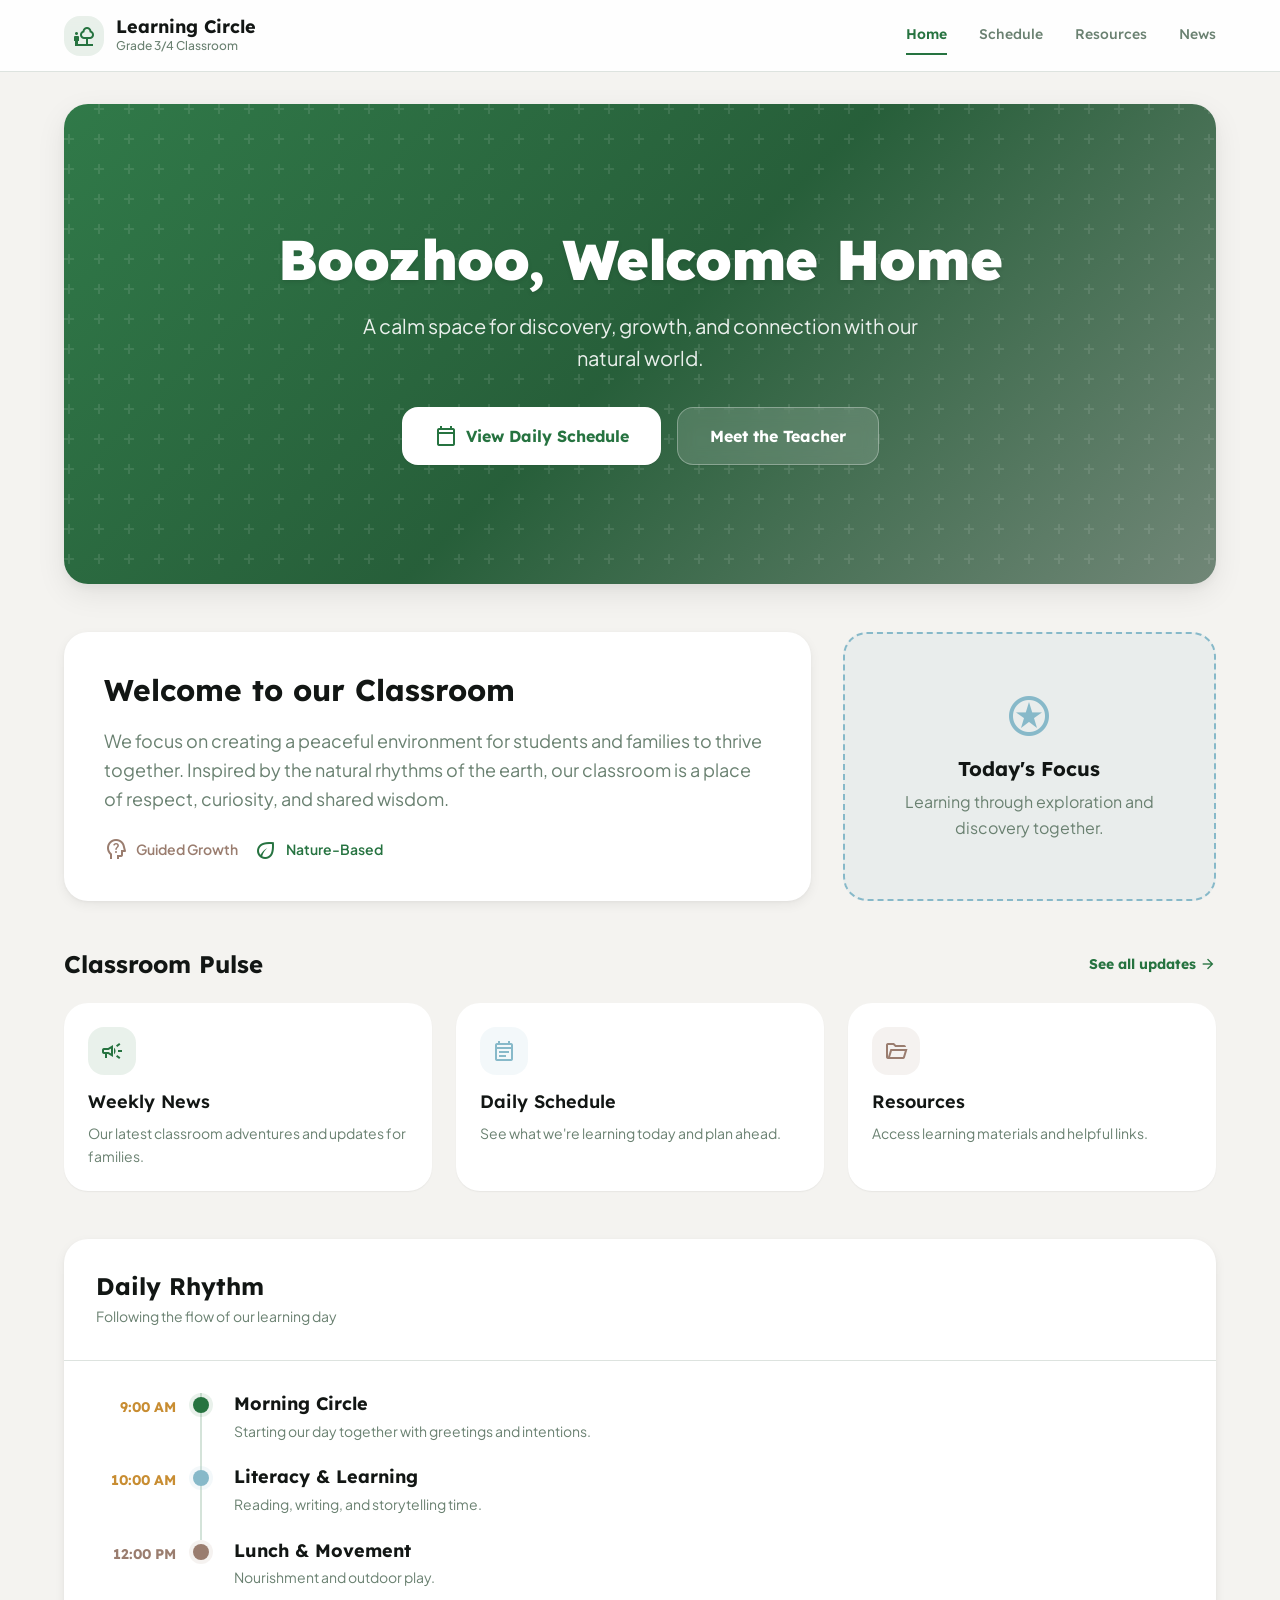
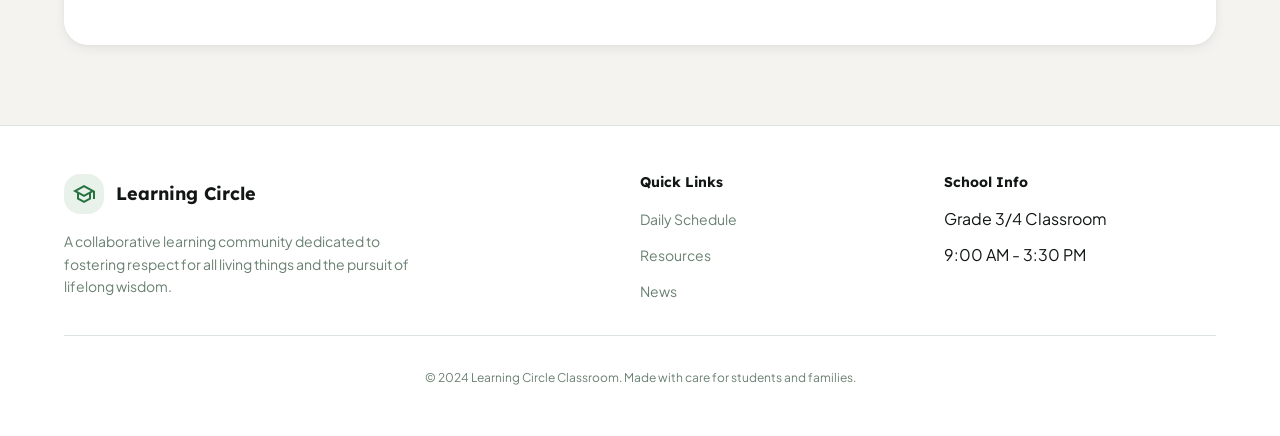
==== index.html @ 2f873419 "feat: add project foundation with design system and home page - Create design tokens (colors, typogr" ====
<!DOCTYPE html>
<html lang="en">
<head>
    <meta charset="UTF-8">
    <meta name="viewport" content="width=device-width, initial-scale=1.0">
    <title>Learning Circle - Grade 3/4 Classroom</title>
    <meta name="description" content="Welcome to our Grade 3/4 classroom - a calm space for discovery, growth, and connection.">

    <!-- Fonts -->
    <link rel="preconnect" href="https://fonts.googleapis.com">
    <link rel="preconnect" href="https://fonts.gstatic.com" crossorigin>
    <link href="https://fonts.googleapis.com/css2?family=Lexend:wght@400;500;600;700;800;900&family=Plus+Jakarta+Sans:wght@400;500;600;700&display=swap" rel="stylesheet">
    <link href="https://fonts.googleapis.com/css2?family=Material+Symbols+Outlined:wght@400;500;600&display=swap" rel="stylesheet">

    <!-- Styles -->
    <link rel="stylesheet" href="styles/main.css">

    <style>
        /* Page-specific styles */
        .hero-section {
            position: relative;
            height: 480px;
            border-radius: var(--radius-xl);
            overflow: hidden;
            margin-bottom: var(--space-12);
            box-shadow: var(--shadow-lg);
        }

        .hero-bg {
            position: absolute;
            inset: 0;
            background: linear-gradient(135deg, #267340 0%, #1c5730 50%, #6a8171 100%);
            opacity: 0.95;
        }

        .hero-pattern {
            position: absolute;
            inset: 0;
            opacity: 0.1;
            background-image: url("data:image/svg+xml,%3Csvg width='60' height='60' viewBox='0 0 60 60' xmlns='http://www.w3.org/2000/svg'%3E%3Cg fill='none' fill-rule='evenodd'%3E%3Cg fill='%23ffffff' fill-opacity='1'%3E%3Cpath d='M36 34v-4h-2v4h-4v2h4v4h2v-4h4v-2h-4zm0-30V0h-2v4h-4v2h4v4h2V6h4V4h-4zM6 34v-4H4v4H0v2h4v4h2v-4h4v-2H6zM6 4V0H4v4H0v2h4v4h2V6h4V4H6z'/%3E%3C/g%3E%3C/g%3E%3C/svg%3E");
        }

        .hero-content {
            position: relative;
            z-index: 1;
            height: 100%;
            display: flex;
            flex-direction: column;
            align-items: center;
            justify-content: center;
            text-align: center;
            padding: var(--space-8);
        }

        .hero-content h1 {
            color: white;
            font-size: clamp(2.5rem, 6vw, 3.5rem);
            margin-bottom: var(--space-4);
            text-shadow: 0 2px 4px rgba(0, 0, 0, 0.1);
        }

        .hero-content p {
            color: rgba(255, 255, 255, 0.9);
            font-size: var(--text-xl);
            max-width: 600px;
            margin-bottom: var(--space-8);
        }

        .hero-actions {
            display: flex;
            gap: var(--space-4);
            flex-wrap: wrap;
            justify-content: center;
        }

        .hero-actions .btn-primary {
            background-color: white;
            color: var(--color-primary);
        }

        .hero-actions .btn-primary:hover {
            background-color: var(--color-bg-base);
            box-shadow: var(--shadow-lg);
        }

        .hero-actions .btn-secondary {
            background-color: rgba(255, 255, 255, 0.15);
            border-color: rgba(255, 255, 255, 0.3);
            color: white;
            backdrop-filter: blur(8px);
        }

        .hero-actions .btn-secondary:hover {
            background-color: rgba(255, 255, 255, 0.25);
            border-color: rgba(255, 255, 255, 0.5);
            color: white;
        }

        /* Welcome section */
        .welcome-grid {
            display: grid;
            grid-template-columns: 1fr;
            gap: var(--space-8);
            margin-bottom: var(--space-12);
        }

        @media (min-width: 1024px) {
            .welcome-grid {
                grid-template-columns: 2fr 1fr;
            }
        }

        .welcome-card {
            background-color: var(--color-bg-surface);
            padding: var(--space-10);
            border-radius: var(--radius-xl);
            box-shadow: var(--shadow-md);
        }

        .welcome-card h2 {
            font-size: var(--text-3xl);
            margin-bottom: var(--space-4);
        }

        .welcome-card p {
            font-size: var(--text-lg);
            margin-bottom: var(--space-6);
        }

        .welcome-tags {
            display: flex;
            gap: var(--space-4);
            flex-wrap: wrap;
        }

        .welcome-tag {
            display: flex;
            align-items: center;
            gap: var(--space-2);
            font-weight: 600;
            font-size: var(--text-sm);
        }

        .welcome-tag.green {
            color: var(--color-primary);
        }

        .welcome-tag.brown {
            color: var(--color-earth-brown);
        }

        .focus-card {
            background-color: var(--color-sky-blue-10);
            border: 2px dashed var(--color-sky-blue);
            border-radius: var(--radius-xl);
            padding: var(--space-8);
            display: flex;
            flex-direction: column;
            align-items: center;
            justify-content: center;
            text-align: center;
        }

        .focus-card .material-symbols-outlined {
            font-size: 48px;
            color: var(--color-sky-blue);
            margin-bottom: var(--space-4);
        }

        .focus-card h3 {
            margin-bottom: var(--space-2);
        }

        .focus-card p {
            font-size: var(--text-base);
        }

        /* Dashboard cards */
        .dashboard-card {
            background-color: var(--color-bg-surface);
            padding: var(--space-6);
            border-radius: var(--radius-xl);
            box-shadow: var(--shadow-sm);
            transition: all var(--transition-base);
            cursor: pointer;
        }

        .dashboard-card:hover {
            box-shadow: var(--shadow-lg);
            transform: translateY(-2px);
        }

        .dashboard-card:hover .icon-box {
            color: white;
        }

        .dashboard-card:hover .icon-box-primary {
            background-color: var(--color-primary);
        }

        .dashboard-card:hover .icon-box-sky {
            background-color: var(--color-sky-blue);
        }

        .dashboard-card:hover .icon-box-earth {
            background-color: var(--color-earth-brown);
        }

        .dashboard-card .icon-box {
            margin-bottom: var(--space-4);
        }

        .dashboard-card h4 {
            margin-bottom: var(--space-2);
        }

        .dashboard-card p {
            font-size: var(--text-sm);
        }

        /* Daily rhythm section */
        .rhythm-section {
            background-color: var(--color-bg-surface);
            border-radius: var(--radius-xl);
            overflow: hidden;
            box-shadow: var(--shadow-md);
            margin-bottom: var(--space-12);
        }

        .rhythm-header {
            padding: var(--space-8);
            border-bottom: 1px solid var(--color-border);
        }

        .rhythm-header h2 {
            margin-bottom: var(--space-1);
        }

        .rhythm-header p {
            font-size: var(--text-sm);
        }

        .rhythm-content {
            padding: var(--space-8);
        }

        .rhythm-item {
            display: flex;
            align-items: flex-start;
            gap: var(--space-6);
        }

        .rhythm-time {
            width: 80px;
            padding-top: var(--space-1);
            font-family: var(--font-display);
            font-weight: 700;
            font-size: var(--text-sm);
            color: var(--color-primary);
            text-align: right;
            flex-shrink: 0;
        }

        .rhythm-item:not(:last-child) .rhythm-time {
            color: var(--color-ochre);
        }

        .rhythm-item:last-child .rhythm-time {
            color: var(--color-earth-brown);
        }

        .rhythm-details {
            flex: 1;
            padding-bottom: var(--space-6);
            padding-left: var(--space-8);
            border-left: 2px solid var(--color-primary-20);
            position: relative;
        }

        .rhythm-item:last-child .rhythm-details {
            border-left-color: transparent;
        }

        .rhythm-dot {
            position: absolute;
            left: -9px;
            top: 4px;
            width: 16px;
            height: 16px;
            border-radius: 50%;
            background-color: var(--color-primary);
            box-shadow: 0 0 0 4px var(--color-primary-10);
        }

        .rhythm-item:nth-child(2) .rhythm-dot {
            background-color: var(--color-sky-blue);
            box-shadow: 0 0 0 4px var(--color-sky-blue-10);
        }

        .rhythm-item:nth-child(3) .rhythm-dot {
            background-color: var(--color-earth-brown);
            box-shadow: 0 0 0 4px var(--color-earth-brown-10);
        }

        .rhythm-details h5 {
            font-size: var(--text-lg);
            margin-bottom: var(--space-1);
        }

        .rhythm-details p {
            font-size: var(--text-sm);
        }

        /* See all link */
        .see-all-link {
            display: flex;
            align-items: center;
            gap: var(--space-1);
            font-family: var(--font-display);
            font-weight: 700;
            font-size: var(--text-sm);
            color: var(--color-primary);
        }

        .see-all-link:hover {
            text-decoration: underline;
        }

        .see-all-link .material-symbols-outlined {
            font-size: 16px;
        }
    </style>
</head>
<body>
    <!-- Skip Link for Accessibility -->
    <a href="#main-content" class="skip-link">Skip to main content</a>

    <!-- Header -->
    <header class="site-header">
        <div class="container">
            <a href="index.html" class="site-logo">
                <div class="site-logo-icon">
                    <span class="material-symbols-outlined">nature_people</span>
                </div>
                <div class="site-logo-text">
                    <span class="site-logo-name">Learning Circle</span>
                    <span class="site-logo-subtitle">Grade 3/4 Classroom</span>
                </div>
            </a>

            <nav class="main-nav" role="navigation" aria-label="Main navigation">
                <a href="index.html" class="nav-link active">Home</a>
                <a href="schedule.html" class="nav-link">Schedule</a>
                <a href="resources.html" class="nav-link">Resources</a>
                <a href="news.html" class="nav-link">News</a>
            </nav>

            <button class="mobile-menu-btn" aria-label="Open menu" aria-expanded="false">
                <span class="material-symbols-outlined">menu</span>
            </button>
        </div>
    </header>

    <!-- Mobile Navigation -->
    <nav class="mobile-nav" role="navigation" aria-label="Mobile navigation">
        <a href="index.html" class="nav-link active">Home</a>
        <a href="schedule.html" class="nav-link">Schedule</a>
        <a href="resources.html" class="nav-link">Resources</a>
        <a href="news.html" class="nav-link">News</a>
    </nav>

    <!-- Main Content -->
    <main id="main-content" class="main-content">
        <div class="container">
            <!-- Hero Section -->
            <section class="hero-section" aria-labelledby="hero-title">
                <div class="hero-bg"></div>
                <div class="hero-pattern"></div>
                <div class="hero-content">
                    <h1 id="hero-title">Boozhoo, Welcome Home</h1>
                    <p>A calm space for discovery, growth, and connection with our natural world.</p>
                    <div class="hero-actions">
                        <a href="schedule.html" class="btn btn-primary btn-lg">
                            <span class="material-symbols-outlined">calendar_today</span>
                            View Daily Schedule
                        </a>
                        <a href="#about" class="btn btn-secondary btn-lg">
                            Meet the Teacher
                        </a>
                    </div>
                </div>
            </section>

            <!-- Welcome Section -->
            <div class="welcome-grid">
                <div class="welcome-card">
                    <h2>Welcome to our Classroom</h2>
                    <p>We focus on creating a peaceful environment for students and families to thrive together. Inspired by the natural rhythms of the earth, our classroom is a place of respect, curiosity, and shared wisdom.</p>
                    <div class="welcome-tags">
                        <span class="welcome-tag brown">
                            <span class="material-symbols-outlined">psychology_alt</span>
                            Guided Growth
                        </span>
                        <span class="welcome-tag green">
                            <span class="material-symbols-outlined">eco</span>
                            Nature-Based
                        </span>
                    </div>
                </div>
                <div class="focus-card">
                    <span class="material-symbols-outlined">stars</span>
                    <h3>Today's Focus</h3>
                    <p>Learning through exploration and discovery together.</p>
                </div>
            </div>

            <!-- Dashboard Section -->
            <section class="section" aria-labelledby="dashboard-title">
                <div class="section-header">
                    <h2 id="dashboard-title">Classroom Pulse</h2>
                    <a href="news.html" class="see-all-link">
                        See all updates
                        <span class="material-symbols-outlined">arrow_forward</span>
                    </a>
                </div>

                <div class="grid grid-3">
                    <div class="dashboard-card" role="article">
                        <div class="icon-box icon-box-primary">
                            <span class="material-symbols-outlined">campaign</span>
                        </div>
                        <h4>Weekly News</h4>
                        <p>Our latest classroom adventures and updates for families.</p>
                    </div>

                    <a href="schedule.html" class="dashboard-card" role="article" style="text-decoration: none; color: inherit;">
                        <div class="icon-box icon-box-sky">
                            <span class="material-symbols-outlined">event_note</span>
                        </div>
                        <h4>Daily Schedule</h4>
                        <p>See what we're learning today and plan ahead.</p>
                    </a>

                    <a href="resources.html" class="dashboard-card" role="article" style="text-decoration: none; color: inherit;">
                        <div class="icon-box icon-box-earth">
                            <span class="material-symbols-outlined">folder_open</span>
                        </div>
                        <h4>Resources</h4>
                        <p>Access learning materials and helpful links.</p>
                    </a>
                </div>
            </section>

            <!-- Daily Rhythm Section -->
            <section class="rhythm-section" aria-labelledby="rhythm-title">
                <div class="rhythm-header">
                    <h2 id="rhythm-title">Daily Rhythm</h2>
                    <p>Following the flow of our learning day</p>
                </div>
                <div class="rhythm-content">
                    <div class="rhythm-item">
                        <div class="rhythm-time">9:00 AM</div>
                        <div class="rhythm-details">
                            <div class="rhythm-dot"></div>
                            <h5>Morning Circle</h5>
                            <p>Starting our day together with greetings and intentions.</p>
                        </div>
                    </div>
                    <div class="rhythm-item">
                        <div class="rhythm-time">10:00 AM</div>
                        <div class="rhythm-details">
                            <div class="rhythm-dot"></div>
                            <h5>Literacy & Learning</h5>
                            <p>Reading, writing, and storytelling time.</p>
                        </div>
                    </div>
                    <div class="rhythm-item">
                        <div class="rhythm-time">12:00 PM</div>
                        <div class="rhythm-details">
                            <div class="rhythm-dot"></div>
                            <h5>Lunch & Movement</h5>
                            <p>Nourishment and outdoor play.</p>
                        </div>
                    </div>
                </div>
            </section>
        </div>
    </main>

    <!-- Footer -->
    <footer class="site-footer">
        <div class="container">
            <div class="footer-content">
                <div class="footer-brand">
                    <a href="index.html" class="site-logo">
                        <div class="site-logo-icon">
                            <span class="material-symbols-outlined">school</span>
                        </div>
                        <span class="site-logo-name">Learning Circle</span>
                    </a>
                    <p>A collaborative learning community dedicated to fostering respect for all living things and the pursuit of lifelong wisdom.</p>
                </div>

                <div class="footer-section">
                    <h4>Quick Links</h4>
                    <ul class="footer-links">
                        <li><a href="schedule.html">Daily Schedule</a></li>
                        <li><a href="resources.html">Resources</a></li>
                        <li><a href="news.html">News</a></li>
                    </ul>
                </div>

                <div class="footer-section">
                    <h4>School Info</h4>
                    <ul class="footer-links">
                        <li>Grade 3/4 Classroom</li>
                        <li>9:00 AM - 3:30 PM</li>
                    </ul>
                </div>
            </div>

            <div class="footer-bottom">
                <p>&copy; 2024 Learning Circle Classroom. Made with care for students and families.</p>
            </div>
        </div>
    </footer>

    <!-- Scripts -->
    <script src="scripts/main.js"></script>
</body>
</html>
---- styles/main.css ----
/* ===========================================
   Main Styles - Learning Circle Classroom
   Global styles, typography, navigation
   =========================================== */

@import url('./variables.css');

/* ===== Reset & Base ===== */
*,
*::before,
*::after {
    box-sizing: border-box;
    margin: 0;
    padding: 0;
}

html {
    font-size: 16px;
    scroll-behavior: smooth;
    -webkit-font-smoothing: antialiased;
    -moz-osx-font-smoothing: grayscale;
}

body {
    font-family: var(--font-body);
    background-color: var(--color-bg-base);
    color: var(--color-text-primary);
    line-height: var(--leading-normal);
    min-height: 100vh;
    display: flex;
    flex-direction: column;
}

/* ===== Typography ===== */
h1, h2, h3, h4, h5, h6 {
    font-family: var(--font-display);
    font-weight: 700;
    line-height: var(--leading-tight);
    color: var(--color-text-primary);
}

h1 {
    font-size: var(--text-4xl);
    font-weight: 900;
    letter-spacing: -0.02em;
}

h2 {
    font-size: var(--text-2xl);
    font-weight: 700;
}

h3 {
    font-size: var(--text-xl);
    font-weight: 700;
}

h4 {
    font-size: var(--text-lg);
    font-weight: 600;
}

p {
    color: var(--color-text-secondary);
    line-height: var(--leading-relaxed);
}

a {
    color: var(--color-primary);
    text-decoration: none;
    transition: color var(--transition-fast);
}

a:hover {
    color: var(--color-primary-light);
}

/* ===== Focus States (Accessibility) ===== */
:focus-visible {
    outline: 3px solid var(--color-primary);
    outline-offset: 2px;
}

button:focus-visible,
a:focus-visible {
    outline: 3px solid var(--color-primary);
    outline-offset: 2px;
}

/* ===== Utility Classes ===== */
.font-display {
    font-family: var(--font-display);
}

.font-body {
    font-family: var(--font-body);
}

.container {
    width: 100%;
    max-width: var(--max-width);
    margin: 0 auto;
    padding: 0 var(--space-6);
}

.container-narrow {
    max-width: var(--max-width-narrow);
}

/* ===== Buttons ===== */
.btn {
    display: inline-flex;
    align-items: center;
    justify-content: center;
    gap: var(--space-2);
    font-family: var(--font-display);
    font-weight: 700;
    font-size: var(--text-sm);
    padding: var(--space-3) var(--space-6);
    border-radius: var(--radius-lg);
    border: none;
    cursor: pointer;
    transition: all var(--transition-base);
    text-decoration: none;
}

.btn:disabled {
    opacity: 0.5;
    cursor: not-allowed;
}

.btn-primary {
    background-color: var(--color-primary);
    color: var(--color-text-inverse);
    box-shadow: var(--shadow-sm);
}

.btn-primary:hover:not(:disabled) {
    background-color: var(--color-primary-light);
    box-shadow: var(--shadow-primary);
    transform: translateY(-1px);
}

.btn-primary:active:not(:disabled) {
    transform: translateY(0);
    box-shadow: var(--shadow-sm);
}

.btn-secondary {
    background-color: var(--color-bg-surface);
    color: var(--color-text-primary);
    border: 1px solid var(--color-border);
    box-shadow: var(--shadow-sm);
}

.btn-secondary:hover:not(:disabled) {
    border-color: var(--color-primary);
    color: var(--color-primary);
    box-shadow: var(--shadow-md);
}

.btn-ghost {
    background-color: transparent;
    color: var(--color-text-secondary);
}

.btn-ghost:hover:not(:disabled) {
    background-color: var(--color-primary-10);
    color: var(--color-primary);
}

.btn-lg {
    padding: var(--space-4) var(--space-8);
    font-size: var(--text-base);
}

.btn-sm {
    padding: var(--space-2) var(--space-4);
    font-size: var(--text-xs);
}

/* ===== Cards ===== */
.card {
    background-color: var(--color-bg-surface);
    border-radius: var(--radius-xl);
    box-shadow: var(--shadow-md);
    overflow: hidden;
    transition: all var(--transition-base);
}

.card:hover {
    box-shadow: var(--shadow-lg);
}

.card-body {
    padding: var(--space-6);
}

/* ===== Header / Navigation ===== */
.site-header {
    position: sticky;
    top: 0;
    z-index: var(--z-sticky);
    background-color: var(--color-bg-overlay);
    backdrop-filter: blur(12px);
    -webkit-backdrop-filter: blur(12px);
    border-bottom: 1px solid var(--color-border);
    height: var(--header-height);
}

.site-header .container {
    display: flex;
    align-items: center;
    justify-content: space-between;
    height: 100%;
}

.site-logo {
    display: flex;
    align-items: center;
    gap: var(--space-3);
    text-decoration: none;
}

.site-logo-icon {
    width: 40px;
    height: 40px;
    display: flex;
    align-items: center;
    justify-content: center;
    background-color: var(--color-primary-10);
    color: var(--color-primary);
    border-radius: var(--radius-lg);
}

.site-logo-text {
    display: flex;
    flex-direction: column;
}

.site-logo-name {
    font-family: var(--font-display);
    font-weight: 700;
    font-size: var(--text-lg);
    color: var(--color-text-primary);
    line-height: 1.2;
}

.site-logo-subtitle {
    font-size: var(--text-xs);
    color: var(--color-muted-green);
    font-weight: 500;
}

/* Main Navigation */
.main-nav {
    display: none;
    align-items: center;
    gap: var(--space-8);
}

@media (min-width: 768px) {
    .main-nav {
        display: flex;
    }
}

.nav-link {
    font-family: var(--font-display);
    font-size: var(--text-sm);
    font-weight: 500;
    color: var(--color-muted-green);
    text-decoration: none;
    padding: var(--space-2) 0;
    border-bottom: 2px solid transparent;
    transition: all var(--transition-fast);
}

.nav-link:hover {
    color: var(--color-primary);
}

.nav-link.active {
    color: var(--color-primary);
    font-weight: 600;
    border-bottom-color: var(--color-primary);
}

/* Mobile Menu Button */
.mobile-menu-btn {
    display: flex;
    align-items: center;
    justify-content: center;
    width: 44px;
    height: 44px;
    background: none;
    border: none;
    color: var(--color-text-primary);
    cursor: pointer;
    border-radius: var(--radius-md);
}

.mobile-menu-btn:hover {
    background-color: var(--color-primary-10);
}

@media (min-width: 768px) {
    .mobile-menu-btn {
        display: none;
    }
}

/* Mobile Navigation Drawer */
.mobile-nav {
    display: none;
    position: fixed;
    top: var(--header-height);
    left: 0;
    right: 0;
    bottom: 0;
    background-color: var(--color-bg-surface);
    z-index: var(--z-modal);
    padding: var(--space-6);
    flex-direction: column;
    gap: var(--space-4);
}

.mobile-nav.open {
    display: flex;
}

@media (min-width: 768px) {
    .mobile-nav {
        display: none !important;
    }
}

.mobile-nav .nav-link {
    font-size: var(--text-lg);
    padding: var(--space-4);
    border-radius: var(--radius-lg);
    border-bottom: none;
}

.mobile-nav .nav-link:hover,
.mobile-nav .nav-link.active {
    background-color: var(--color-primary-10);
}

/* ===== Footer ===== */
.site-footer {
    margin-top: auto;
    background-color: var(--color-bg-surface);
    border-top: 1px solid var(--color-border);
    padding: var(--space-12) 0;
}

.footer-content {
    display: grid;
    grid-template-columns: 1fr;
    gap: var(--space-8);
}

@media (min-width: 768px) {
    .footer-content {
        grid-template-columns: 2fr 1fr 1fr;
    }
}

.footer-brand {
    display: flex;
    flex-direction: column;
    gap: var(--space-4);
}

.footer-brand p {
    max-width: 360px;
    font-size: var(--text-sm);
}

.footer-section h4 {
    font-size: var(--text-sm);
    font-weight: 700;
    margin-bottom: var(--space-4);
    color: var(--color-text-primary);
}

.footer-links {
    list-style: none;
    display: flex;
    flex-direction: column;
    gap: var(--space-3);
}

.footer-links a {
    font-size: var(--text-sm);
    color: var(--color-text-secondary);
}

.footer-links a:hover {
    color: var(--color-primary);
}

.footer-bottom {
    margin-top: var(--space-8);
    padding-top: var(--space-8);
    border-top: 1px solid var(--color-border);
    text-align: center;
    font-size: var(--text-xs);
    color: var(--color-text-muted);
}

/* ===== Main Content Area ===== */
.main-content {
    flex: 1;
    padding: var(--space-8) 0;
}

/* ===== Page Hero ===== */
.page-hero {
    position: relative;
    height: 480px;
    border-radius: var(--radius-xl);
    overflow: hidden;
    margin-bottom: var(--space-12);
    box-shadow: var(--shadow-lg);
}

.page-hero-bg {
    position: absolute;
    inset: 0;
    background-size: cover;
    background-position: center;
    transition: transform 0.7s ease;
}

.page-hero:hover .page-hero-bg {
    transform: scale(1.05);
}

.page-hero-overlay {
    position: absolute;
    inset: 0;
    background: linear-gradient(rgba(0, 0, 0, 0.2), rgba(0, 0, 0, 0.5));
}

.page-hero-content {
    position: relative;
    z-index: 1;
    height: 100%;
    display: flex;
    flex-direction: column;
    align-items: center;
    justify-content: center;
    text-align: center;
    padding: var(--space-8);
    color: white;
}

.page-hero-content h1 {
    color: white;
    font-size: var(--text-5xl);
    margin-bottom: var(--space-4);
}

.page-hero-content p {
    color: rgba(255, 255, 255, 0.9);
    font-size: var(--text-xl);
    max-width: 640px;
    margin-bottom: var(--space-8);
}

.page-hero-actions {
    display: flex;
    gap: var(--space-4);
    flex-wrap: wrap;
    justify-content: center;
}

/* ===== Section Styles ===== */
.section {
    margin-bottom: var(--space-12);
}

.section-header {
    display: flex;
    align-items: center;
    justify-content: space-between;
    margin-bottom: var(--space-6);
}

.section-title {
    font-size: var(--text-2xl);
}

/* ===== Grid Layouts ===== */
.grid {
    display: grid;
    gap: var(--space-6);
}

.grid-2 {
    grid-template-columns: repeat(1, 1fr);
}

.grid-3 {
    grid-template-columns: repeat(1, 1fr);
}

@media (min-width: 640px) {
    .grid-2 {
        grid-template-columns: repeat(2, 1fr);
    }
}

@media (min-width: 768px) {
    .grid-3 {
        grid-template-columns: repeat(3, 1fr);
    }
}

/* ===== Icon Styles ===== */
.icon {
    display: inline-flex;
    align-items: center;
    justify-content: center;
}

.icon-box {
    width: 48px;
    height: 48px;
    border-radius: var(--radius-lg);
    display: flex;
    align-items: center;
    justify-content: center;
    transition: all var(--transition-base);
}

.icon-box-primary {
    background-color: var(--color-primary-10);
    color: var(--color-primary);
}

.icon-box-sky {
    background-color: var(--color-sky-blue-10);
    color: var(--color-sky-blue);
}

.icon-box-earth {
    background-color: var(--color-earth-brown-10);
    color: var(--color-earth-brown);
}

.icon-box-ochre {
    background-color: var(--color-ochre-10);
    color: var(--color-ochre);
}

/* ===== Material Icons Font Config ===== */
.material-symbols-outlined {
    font-variation-settings: 'FILL' 0, 'wght' 400, 'GRAD' 0, 'opsz' 24;
}

/* ===== Accessibility ===== */
.sr-only {
    position: absolute;
    width: 1px;
    height: 1px;
    padding: 0;
    margin: -1px;
    overflow: hidden;
    clip: rect(0, 0, 0, 0);
    white-space: nowrap;
    border: 0;
}

/* Skip to content link */
.skip-link {
    position: absolute;
    top: -100%;
    left: var(--space-4);
    z-index: 9999;
    padding: var(--space-3) var(--space-6);
    background: var(--color-primary);
    color: white;
    border-radius: var(--radius-md);
    font-weight: 600;
}

.skip-link:focus {
    top: var(--space-4);
}

/* ===== Animations ===== */
@keyframes fadeIn {
    from {
        opacity: 0;
    }
    to {
        opacity: 1;
    }
}

@keyframes slideUp {
    from {
        opacity: 0;
        transform: translateY(20px);
    }
    to {
        opacity: 1;
        transform: translateY(0);
    }
}

@keyframes pulse {
    0%, 100% {
        opacity: 1;
    }
    50% {
        opacity: 0.6;
    }
}

.animate-fade-in {
    animation: fadeIn var(--transition-slow) ease forwards;
}

.animate-slide-up {
    animation: slideUp var(--transition-slow) ease forwards;
}

.animate-pulse {
    animation: pulse 2s ease-in-out infinite;
}

/* ===== Print Styles ===== */
@media print {
    .site-header,
    .site-footer,
    .btn,
    .no-print {
        display: none !important;
    }

    body {
        background: white;
        color: black;
    }

    .card {
        box-shadow: none;
        border: 1px solid #ddd;
    }
}
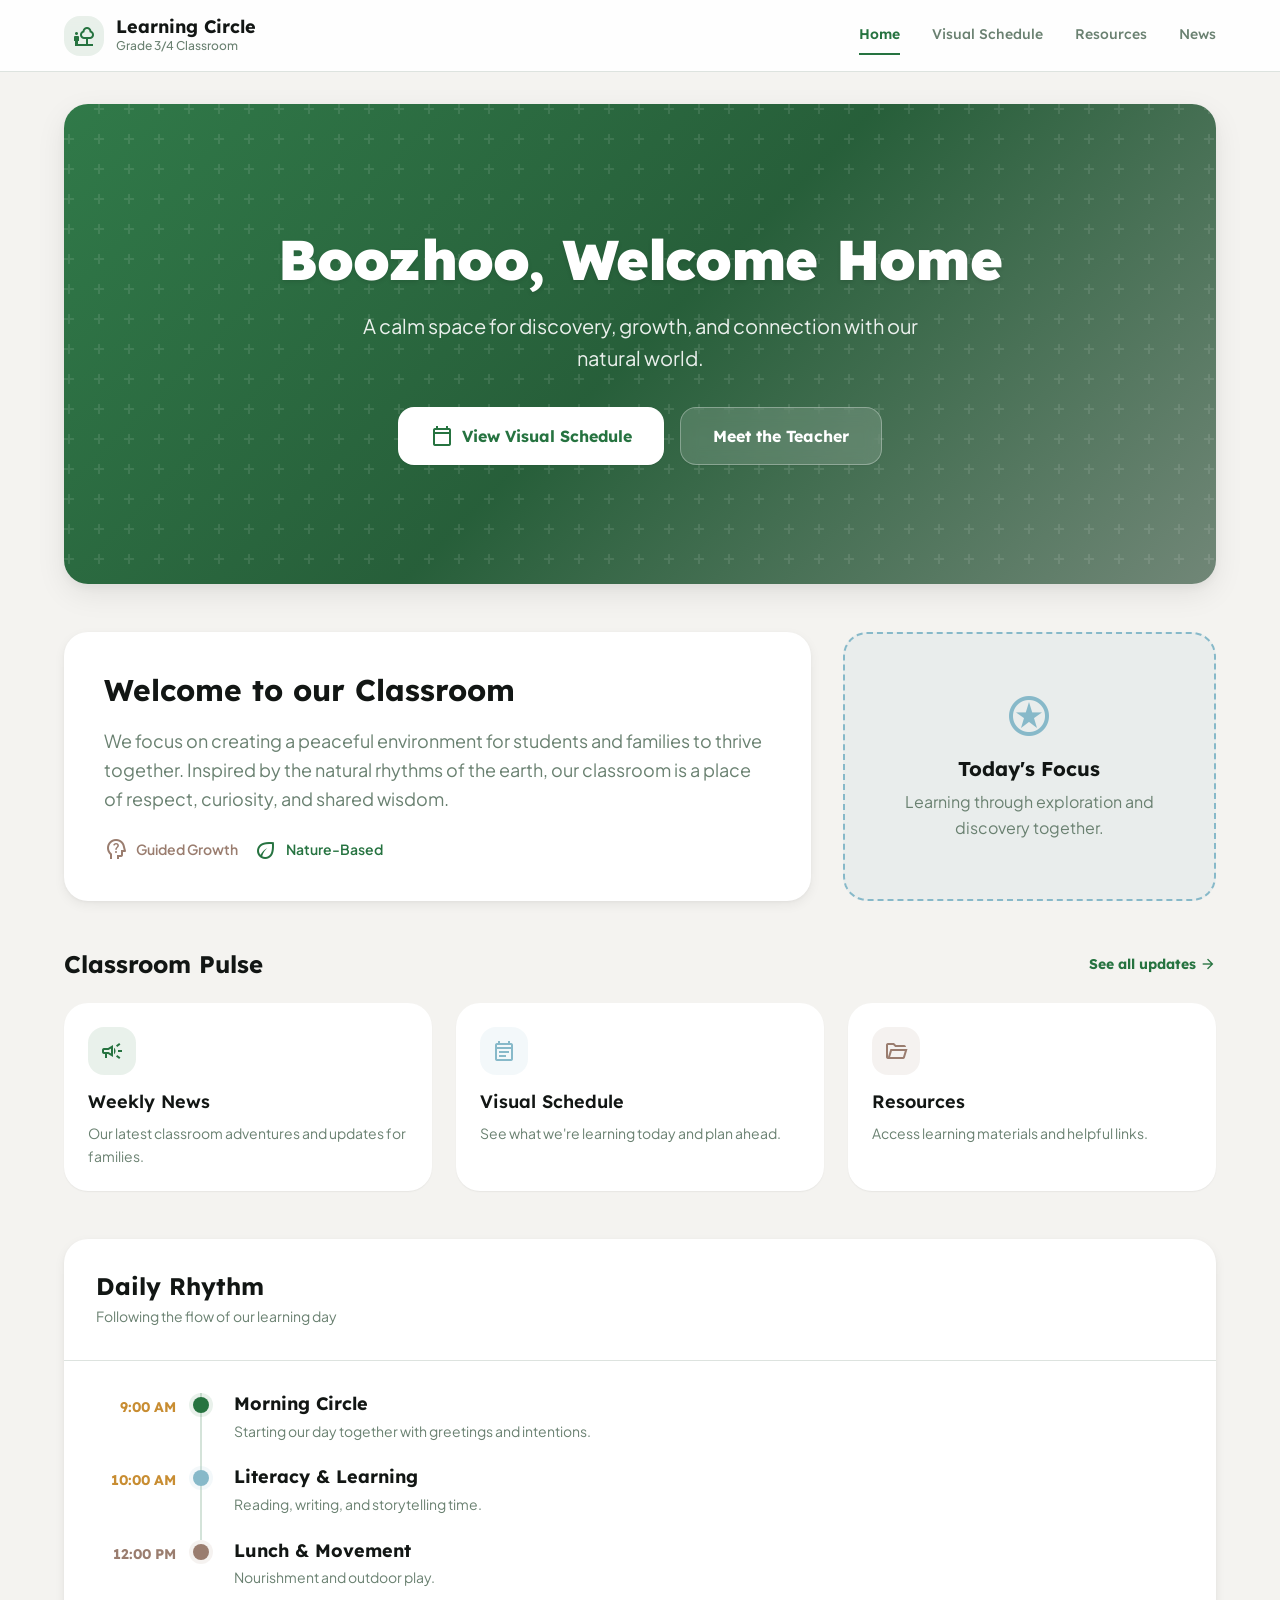
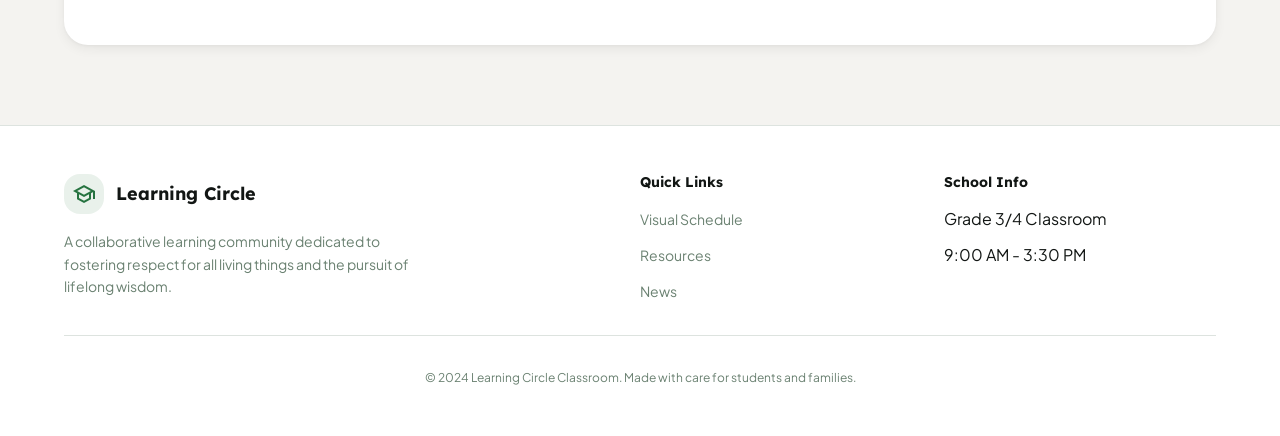
==== commit ff11f8d2: "fix: improve visual schedule drag-drop UX and rename page - Fix drag-and-drop to be more responsive " ====
--- a/index.html
+++ b/index.html
@@ -5,6 +5,9 @@
     <meta name="viewport" content="width=device-width, initial-scale=1.0">
     <title>Learning Circle - Grade 3/4 Classroom</title>
     <meta name="description" content="Welcome to our Grade 3/4 classroom - a calm space for discovery, growth, and connection.">
+
+    <!-- Favicon -->
+    <link rel="icon" type="image/svg+xml" href="favicon.svg">
 
     <!-- Fonts -->
     <link rel="preconnect" href="https://fonts.googleapis.com">
@@ -350,7 +353,7 @@
 
             <nav class="main-nav" role="navigation" aria-label="Main navigation">
                 <a href="index.html" class="nav-link active">Home</a>
-                <a href="schedule.html" class="nav-link">Schedule</a>
+                <a href="visualschedule.html" class="nav-link">Visual Schedule</a>
                 <a href="resources.html" class="nav-link">Resources</a>
                 <a href="news.html" class="nav-link">News</a>
             </nav>
@@ -364,7 +367,7 @@
     <!-- Mobile Navigation -->
     <nav class="mobile-nav" role="navigation" aria-label="Mobile navigation">
         <a href="index.html" class="nav-link active">Home</a>
-        <a href="schedule.html" class="nav-link">Schedule</a>
+        <a href="visualschedule.html" class="nav-link">Visual Schedule</a>
         <a href="resources.html" class="nav-link">Resources</a>
         <a href="news.html" class="nav-link">News</a>
     </nav>
@@ -380,9 +383,9 @@
                     <h1 id="hero-title">Boozhoo, Welcome Home</h1>
                     <p>A calm space for discovery, growth, and connection with our natural world.</p>
                     <div class="hero-actions">
-                        <a href="schedule.html" class="btn btn-primary btn-lg">
+                        <a href="visualschedule.html" class="btn btn-primary btn-lg">
                             <span class="material-symbols-outlined">calendar_today</span>
-                            View Daily Schedule
+                            View Visual Schedule
                         </a>
                         <a href="#about" class="btn btn-secondary btn-lg">
                             Meet the Teacher
@@ -433,11 +436,11 @@
                         <p>Our latest classroom adventures and updates for families.</p>
                     </div>
 
-                    <a href="schedule.html" class="dashboard-card" role="article" style="text-decoration: none; color: inherit;">
+                    <a href="visualschedule.html" class="dashboard-card" role="article" style="text-decoration: none; color: inherit;">
                         <div class="icon-box icon-box-sky">
                             <span class="material-symbols-outlined">event_note</span>
                         </div>
-                        <h4>Daily Schedule</h4>
+                        <h4>Visual Schedule</h4>
                         <p>See what we're learning today and plan ahead.</p>
                     </a>
 
@@ -504,7 +507,7 @@
                 <div class="footer-section">
                     <h4>Quick Links</h4>
                     <ul class="footer-links">
-                        <li><a href="schedule.html">Daily Schedule</a></li>
+                        <li><a href="visualschedule.html">Visual Schedule</a></li>
                         <li><a href="resources.html">Resources</a></li>
                         <li><a href="news.html">News</a></li>
                     </ul>
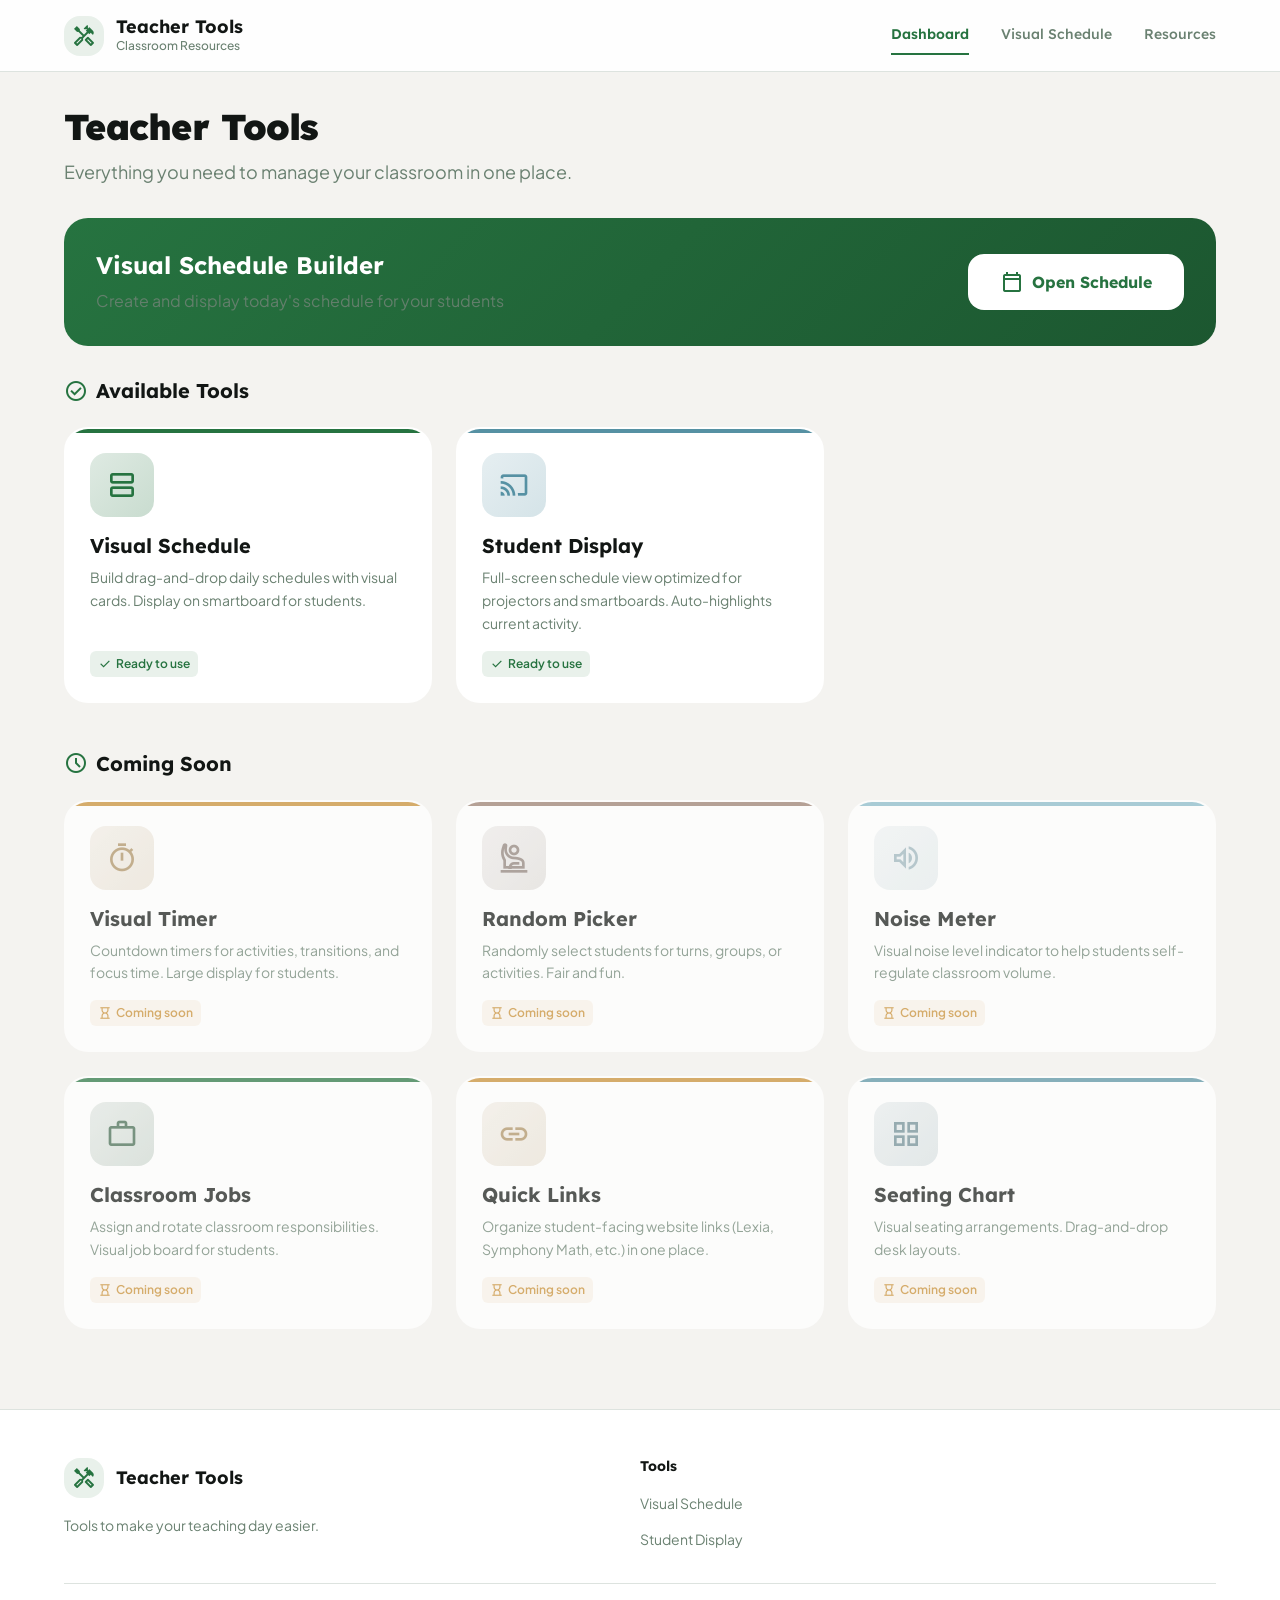
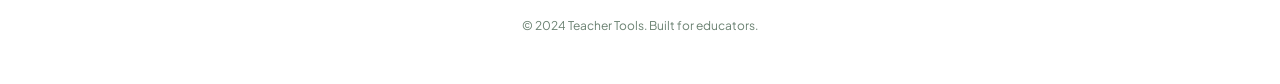
==== commit d0b292c8: "refactor: redesign homepage as teacher tools dashboard - Redesign index.html as a clean teacher tool" ====
--- a/index.html
+++ b/index.html
@@ -3,8 +3,8 @@
 <head>
     <meta charset="UTF-8">
     <meta name="viewport" content="width=device-width, initial-scale=1.0">
-    <title>Learning Circle - Grade 3/4 Classroom</title>
-    <meta name="description" content="Welcome to our Grade 3/4 classroom - a calm space for discovery, growth, and connection.">
+    <title>Teacher Tools - Learning Circle</title>
+    <meta name="description" content="Teacher tools and resources for classroom management">
 
     <!-- Favicon -->
     <link rel="icon" type="image/svg+xml" href="favicon.svg">
@@ -19,323 +19,193 @@
     <link rel="stylesheet" href="styles/main.css">
 
     <style>
-        /* Page-specific styles */
-        .hero-section {
-            position: relative;
-            height: 480px;
-            border-radius: var(--radius-xl);
-            overflow: hidden;
+        /* Dashboard Layout */
+        .dashboard-header {
+            margin-bottom: var(--space-8);
+        }
+
+        .dashboard-header h1 {
+            font-size: var(--text-4xl);
+            margin-bottom: var(--space-2);
+        }
+
+        .dashboard-header p {
+            font-size: var(--text-lg);
+            color: var(--color-text-secondary);
+        }
+
+        /* Tools Grid */
+        .tools-section {
             margin-bottom: var(--space-12);
-            box-shadow: var(--shadow-lg);
-        }
-
-        .hero-bg {
-            position: absolute;
-            inset: 0;
-            background: linear-gradient(135deg, #267340 0%, #1c5730 50%, #6a8171 100%);
-            opacity: 0.95;
-        }
-
-        .hero-pattern {
-            position: absolute;
-            inset: 0;
-            opacity: 0.1;
-            background-image: url("data:image/svg+xml,%3Csvg width='60' height='60' viewBox='0 0 60 60' xmlns='http://www.w3.org/2000/svg'%3E%3Cg fill='none' fill-rule='evenodd'%3E%3Cg fill='%23ffffff' fill-opacity='1'%3E%3Cpath d='M36 34v-4h-2v4h-4v2h4v4h2v-4h4v-2h-4zm0-30V0h-2v4h-4v2h4v4h2V6h4V4h-4zM6 34v-4H4v4H0v2h4v4h2v-4h4v-2H6zM6 4V0H4v4H0v2h4v4h2V6h4V4H6z'/%3E%3C/g%3E%3C/g%3E%3C/svg%3E");
-        }
-
-        .hero-content {
-            position: relative;
-            z-index: 1;
-            height: 100%;
-            display: flex;
-            flex-direction: column;
-            align-items: center;
-            justify-content: center;
-            text-align: center;
-            padding: var(--space-8);
-        }
-
-        .hero-content h1 {
-            color: white;
-            font-size: clamp(2.5rem, 6vw, 3.5rem);
-            margin-bottom: var(--space-4);
-            text-shadow: 0 2px 4px rgba(0, 0, 0, 0.1);
-        }
-
-        .hero-content p {
-            color: rgba(255, 255, 255, 0.9);
+        }
+
+        .section-title {
             font-size: var(--text-xl);
-            max-width: 600px;
-            margin-bottom: var(--space-8);
-        }
-
-        .hero-actions {
-            display: flex;
-            gap: var(--space-4);
-            flex-wrap: wrap;
-            justify-content: center;
-        }
-
-        .hero-actions .btn-primary {
-            background-color: white;
-            color: var(--color-primary);
-        }
-
-        .hero-actions .btn-primary:hover {
-            background-color: var(--color-bg-base);
-            box-shadow: var(--shadow-lg);
-        }
-
-        .hero-actions .btn-secondary {
-            background-color: rgba(255, 255, 255, 0.15);
-            border-color: rgba(255, 255, 255, 0.3);
-            color: white;
-            backdrop-filter: blur(8px);
-        }
-
-        .hero-actions .btn-secondary:hover {
-            background-color: rgba(255, 255, 255, 0.25);
-            border-color: rgba(255, 255, 255, 0.5);
-            color: white;
-        }
-
-        /* Welcome section */
-        .welcome-grid {
-            display: grid;
-            grid-template-columns: 1fr;
-            gap: var(--space-8);
-            margin-bottom: var(--space-12);
-        }
-
-        @media (min-width: 1024px) {
-            .welcome-grid {
-                grid-template-columns: 2fr 1fr;
-            }
-        }
-
-        .welcome-card {
-            background-color: var(--color-bg-surface);
-            padding: var(--space-10);
-            border-radius: var(--radius-xl);
-            box-shadow: var(--shadow-md);
-        }
-
-        .welcome-card h2 {
-            font-size: var(--text-3xl);
-            margin-bottom: var(--space-4);
-        }
-
-        .welcome-card p {
-            font-size: var(--text-lg);
+            font-weight: 700;
             margin-bottom: var(--space-6);
-        }
-
-        .welcome-tags {
-            display: flex;
-            gap: var(--space-4);
-            flex-wrap: wrap;
-        }
-
-        .welcome-tag {
             display: flex;
             align-items: center;
             gap: var(--space-2);
+            color: var(--color-text-primary);
+        }
+
+        .section-title .material-symbols-outlined {
+            color: var(--color-primary);
+        }
+
+        .tools-grid {
+            display: grid;
+            grid-template-columns: repeat(auto-fill, minmax(280px, 1fr));
+            gap: var(--space-6);
+        }
+
+        /* Tool Card */
+        .tool-card {
+            background: var(--color-bg-surface);
+            border-radius: var(--radius-xl);
+            padding: var(--space-6);
+            text-decoration: none;
+            color: inherit;
+            transition: all var(--transition-base);
+            border: 2px solid transparent;
+            display: flex;
+            flex-direction: column;
+            position: relative;
+            overflow: hidden;
+        }
+
+        .tool-card::before {
+            content: '';
+            position: absolute;
+            top: 0;
+            left: 0;
+            right: 0;
+            height: 4px;
+            background: var(--tool-color, var(--color-primary));
+        }
+
+        .tool-card:hover {
+            border-color: var(--tool-color, var(--color-primary));
+            transform: translateY(-4px);
+            box-shadow: 0 12px 24px rgba(0, 0, 0, 0.1);
+        }
+
+        .tool-card:hover .tool-icon {
+            transform: scale(1.1);
+        }
+
+        .tool-icon {
+            width: 64px;
+            height: 64px;
+            border-radius: var(--radius-lg);
+            background: linear-gradient(135deg,
+                color-mix(in srgb, var(--tool-color, var(--color-primary)) 15%, white) 0%,
+                color-mix(in srgb, var(--tool-color, var(--color-primary)) 25%, white) 100%);
+            display: flex;
+            align-items: center;
+            justify-content: center;
+            margin-bottom: var(--space-4);
+            transition: transform var(--transition-base);
+        }
+
+        .tool-icon .material-symbols-outlined {
+            font-size: 32px;
+            color: var(--tool-color, var(--color-primary));
+        }
+
+        .tool-card h3 {
+            font-size: var(--text-xl);
+            font-weight: 700;
+            margin-bottom: var(--space-2);
+        }
+
+        .tool-card p {
+            font-size: var(--text-sm);
+            color: var(--color-text-secondary);
+            flex: 1;
+        }
+
+        .tool-status {
+            display: inline-flex;
+            align-items: center;
+            gap: var(--space-1);
+            font-size: var(--text-xs);
             font-weight: 600;
-            font-size: var(--text-sm);
-        }
-
-        .welcome-tag.green {
+            padding: var(--space-1) var(--space-2);
+            border-radius: var(--radius-sm);
+            margin-top: var(--space-4);
+            width: fit-content;
+        }
+
+        .tool-status.ready {
+            background: var(--color-primary-10);
             color: var(--color-primary);
         }
 
-        .welcome-tag.brown {
-            color: var(--color-earth-brown);
-        }
-
-        .focus-card {
-            background-color: var(--color-sky-blue-10);
-            border: 2px dashed var(--color-sky-blue);
+        .tool-status.coming {
+            background: var(--color-ochre-10);
+            color: var(--color-ochre);
+        }
+
+        /* Quick Access Bar */
+        .quick-access {
+            background: linear-gradient(135deg, var(--color-primary) 0%, var(--color-primary-dark) 100%);
             border-radius: var(--radius-xl);
             padding: var(--space-8);
-            display: flex;
-            flex-direction: column;
-            align-items: center;
-            justify-content: center;
-            text-align: center;
-        }
-
-        .focus-card .material-symbols-outlined {
-            font-size: 48px;
-            color: var(--color-sky-blue);
-            margin-bottom: var(--space-4);
-        }
-
-        .focus-card h3 {
-            margin-bottom: var(--space-2);
-        }
-
-        .focus-card p {
-            font-size: var(--text-base);
-        }
-
-        /* Dashboard cards */
-        .dashboard-card {
-            background-color: var(--color-bg-surface);
-            padding: var(--space-6);
-            border-radius: var(--radius-xl);
-            box-shadow: var(--shadow-sm);
-            transition: all var(--transition-base);
-            cursor: pointer;
-        }
-
-        .dashboard-card:hover {
-            box-shadow: var(--shadow-lg);
-            transform: translateY(-2px);
-        }
-
-        .dashboard-card:hover .icon-box {
+            margin-bottom: var(--space-8);
             color: white;
-        }
-
-        .dashboard-card:hover .icon-box-primary {
-            background-color: var(--color-primary);
-        }
-
-        .dashboard-card:hover .icon-box-sky {
-            background-color: var(--color-sky-blue);
-        }
-
-        .dashboard-card:hover .icon-box-earth {
-            background-color: var(--color-earth-brown);
-        }
-
-        .dashboard-card .icon-box {
-            margin-bottom: var(--space-4);
-        }
-
-        .dashboard-card h4 {
-            margin-bottom: var(--space-2);
-        }
-
-        .dashboard-card p {
-            font-size: var(--text-sm);
-        }
-
-        /* Daily rhythm section */
-        .rhythm-section {
-            background-color: var(--color-bg-surface);
-            border-radius: var(--radius-xl);
-            overflow: hidden;
-            box-shadow: var(--shadow-md);
-            margin-bottom: var(--space-12);
-        }
-
-        .rhythm-header {
-            padding: var(--space-8);
-            border-bottom: 1px solid var(--color-border);
-        }
-
-        .rhythm-header h2 {
-            margin-bottom: var(--space-1);
-        }
-
-        .rhythm-header p {
-            font-size: var(--text-sm);
-        }
-
-        .rhythm-content {
-            padding: var(--space-8);
-        }
-
-        .rhythm-item {
-            display: flex;
-            align-items: flex-start;
-            gap: var(--space-6);
-        }
-
-        .rhythm-time {
-            width: 80px;
-            padding-top: var(--space-1);
-            font-family: var(--font-display);
-            font-weight: 700;
-            font-size: var(--text-sm);
-            color: var(--color-primary);
-            text-align: right;
-            flex-shrink: 0;
-        }
-
-        .rhythm-item:not(:last-child) .rhythm-time {
-            color: var(--color-ochre);
-        }
-
-        .rhythm-item:last-child .rhythm-time {
-            color: var(--color-earth-brown);
-        }
-
-        .rhythm-details {
-            flex: 1;
-            padding-bottom: var(--space-6);
-            padding-left: var(--space-8);
-            border-left: 2px solid var(--color-primary-20);
-            position: relative;
-        }
-
-        .rhythm-item:last-child .rhythm-details {
-            border-left-color: transparent;
-        }
-
-        .rhythm-dot {
-            position: absolute;
-            left: -9px;
-            top: 4px;
-            width: 16px;
-            height: 16px;
-            border-radius: 50%;
-            background-color: var(--color-primary);
-            box-shadow: 0 0 0 4px var(--color-primary-10);
-        }
-
-        .rhythm-item:nth-child(2) .rhythm-dot {
-            background-color: var(--color-sky-blue);
-            box-shadow: 0 0 0 4px var(--color-sky-blue-10);
-        }
-
-        .rhythm-item:nth-child(3) .rhythm-dot {
-            background-color: var(--color-earth-brown);
-            box-shadow: 0 0 0 4px var(--color-earth-brown-10);
-        }
-
-        .rhythm-details h5 {
-            font-size: var(--text-lg);
-            margin-bottom: var(--space-1);
-        }
-
-        .rhythm-details p {
-            font-size: var(--text-sm);
-        }
-
-        /* See all link */
-        .see-all-link {
             display: flex;
             align-items: center;
-            gap: var(--space-1);
-            font-family: var(--font-display);
+            justify-content: space-between;
+            gap: var(--space-6);
+            flex-wrap: wrap;
+        }
+
+        .quick-access-content h2 {
+            font-size: var(--text-2xl);
+            margin-bottom: var(--space-2);
+            color: white;
+        }
+
+        .quick-access-content p {
+            opacity: 0.9;
+            font-size: var(--text-base);
+        }
+
+        .quick-access .btn {
+            background: white;
+            color: var(--color-primary);
             font-weight: 700;
-            font-size: var(--text-sm);
-            color: var(--color-primary);
-        }
-
-        .see-all-link:hover {
-            text-decoration: underline;
-        }
-
-        .see-all-link .material-symbols-outlined {
-            font-size: 16px;
+        }
+
+        .quick-access .btn:hover {
+            background: var(--color-bg-base);
+            transform: scale(1.05);
+        }
+
+        /* Coming Soon Cards */
+        .tool-card.coming-soon {
+            opacity: 0.7;
+            cursor: default;
+        }
+
+        .tool-card.coming-soon:hover {
+            transform: none;
+            border-color: transparent;
+            box-shadow: none;
+        }
+
+        .tool-card.coming-soon .tool-icon {
+            filter: grayscale(50%);
+        }
+
+        .tool-card.coming-soon:hover .tool-icon {
+            transform: none;
         }
     </style>
 </head>
 <body>
-    <!-- Skip Link for Accessibility -->
+    <!-- Skip Link -->
     <a href="#main-content" class="skip-link">Skip to main content</a>
 
     <!-- Header -->
@@ -343,19 +213,18 @@
         <div class="container">
             <a href="index.html" class="site-logo">
                 <div class="site-logo-icon">
-                    <span class="material-symbols-outlined">nature_people</span>
+                    <span class="material-symbols-outlined">handyman</span>
                 </div>
                 <div class="site-logo-text">
-                    <span class="site-logo-name">Learning Circle</span>
-                    <span class="site-logo-subtitle">Grade 3/4 Classroom</span>
+                    <span class="site-logo-name">Teacher Tools</span>
+                    <span class="site-logo-subtitle">Classroom Resources</span>
                 </div>
             </a>
 
             <nav class="main-nav" role="navigation" aria-label="Main navigation">
-                <a href="index.html" class="nav-link active">Home</a>
+                <a href="index.html" class="nav-link active">Dashboard</a>
                 <a href="visualschedule.html" class="nav-link">Visual Schedule</a>
                 <a href="resources.html" class="nav-link">Resources</a>
-                <a href="news.html" class="nav-link">News</a>
             </nav>
 
             <button class="mobile-menu-btn" aria-label="Open menu" aria-expanded="false">
@@ -366,124 +235,142 @@
 
     <!-- Mobile Navigation -->
     <nav class="mobile-nav" role="navigation" aria-label="Mobile navigation">
-        <a href="index.html" class="nav-link active">Home</a>
+        <a href="index.html" class="nav-link active">Dashboard</a>
         <a href="visualschedule.html" class="nav-link">Visual Schedule</a>
         <a href="resources.html" class="nav-link">Resources</a>
-        <a href="news.html" class="nav-link">News</a>
     </nav>
 
     <!-- Main Content -->
     <main id="main-content" class="main-content">
         <div class="container">
-            <!-- Hero Section -->
-            <section class="hero-section" aria-labelledby="hero-title">
-                <div class="hero-bg"></div>
-                <div class="hero-pattern"></div>
-                <div class="hero-content">
-                    <h1 id="hero-title">Boozhoo, Welcome Home</h1>
-                    <p>A calm space for discovery, growth, and connection with our natural world.</p>
-                    <div class="hero-actions">
-                        <a href="visualschedule.html" class="btn btn-primary btn-lg">
-                            <span class="material-symbols-outlined">calendar_today</span>
-                            View Visual Schedule
-                        </a>
-                        <a href="#about" class="btn btn-secondary btn-lg">
-                            Meet the Teacher
-                        </a>
-                    </div>
+            <!-- Dashboard Header -->
+            <div class="dashboard-header">
+                <h1>Teacher Tools</h1>
+                <p>Everything you need to manage your classroom in one place.</p>
+            </div>
+
+            <!-- Quick Access -->
+            <div class="quick-access">
+                <div class="quick-access-content">
+                    <h2>Visual Schedule Builder</h2>
+                    <p>Create and display today's schedule for your students</p>
+                </div>
+                <a href="visualschedule.html" class="btn btn-lg">
+                    <span class="material-symbols-outlined">calendar_today</span>
+                    Open Schedule
+                </a>
+            </div>
+
+            <!-- Available Tools -->
+            <section class="tools-section">
+                <h2 class="section-title">
+                    <span class="material-symbols-outlined">check_circle</span>
+                    Available Tools
+                </h2>
+                <div class="tools-grid">
+                    <a href="visualschedule.html" class="tool-card" style="--tool-color: #267340;">
+                        <div class="tool-icon">
+                            <span class="material-symbols-outlined">view_agenda</span>
+                        </div>
+                        <h3>Visual Schedule</h3>
+                        <p>Build drag-and-drop daily schedules with visual cards. Display on smartboard for students.</p>
+                        <span class="tool-status ready">
+                            <span class="material-symbols-outlined" style="font-size: 14px;">check</span>
+                            Ready to use
+                        </span>
+                    </a>
+
+                    <a href="display.html" class="tool-card" style="--tool-color: #5691a3;">
+                        <div class="tool-icon">
+                            <span class="material-symbols-outlined">cast</span>
+                        </div>
+                        <h3>Student Display</h3>
+                        <p>Full-screen schedule view optimized for projectors and smartboards. Auto-highlights current activity.</p>
+                        <span class="tool-status ready">
+                            <span class="material-symbols-outlined" style="font-size: 14px;">check</span>
+                            Ready to use
+                        </span>
+                    </a>
                 </div>
             </section>
 
-            <!-- Welcome Section -->
-            <div class="welcome-grid">
-                <div class="welcome-card">
-                    <h2>Welcome to our Classroom</h2>
-                    <p>We focus on creating a peaceful environment for students and families to thrive together. Inspired by the natural rhythms of the earth, our classroom is a place of respect, curiosity, and shared wisdom.</p>
-                    <div class="welcome-tags">
-                        <span class="welcome-tag brown">
-                            <span class="material-symbols-outlined">psychology_alt</span>
-                            Guided Growth
-                        </span>
-                        <span class="welcome-tag green">
-                            <span class="material-symbols-outlined">eco</span>
-                            Nature-Based
-                        </span>
-                    </div>
-                </div>
-                <div class="focus-card">
-                    <span class="material-symbols-outlined">stars</span>
-                    <h3>Today's Focus</h3>
-                    <p>Learning through exploration and discovery together.</p>
-                </div>
-            </div>
-
-            <!-- Dashboard Section -->
-            <section class="section" aria-labelledby="dashboard-title">
-                <div class="section-header">
-                    <h2 id="dashboard-title">Classroom Pulse</h2>
-                    <a href="news.html" class="see-all-link">
-                        See all updates
-                        <span class="material-symbols-outlined">arrow_forward</span>
-                    </a>
-                </div>
-
-                <div class="grid grid-3">
-                    <div class="dashboard-card" role="article">
-                        <div class="icon-box icon-box-primary">
-                            <span class="material-symbols-outlined">campaign</span>
-                        </div>
-                        <h4>Weekly News</h4>
-                        <p>Our latest classroom adventures and updates for families.</p>
-                    </div>
-
-                    <a href="visualschedule.html" class="dashboard-card" role="article" style="text-decoration: none; color: inherit;">
-                        <div class="icon-box icon-box-sky">
-                            <span class="material-symbols-outlined">event_note</span>
-                        </div>
-                        <h4>Visual Schedule</h4>
-                        <p>See what we're learning today and plan ahead.</p>
-                    </a>
-
-                    <a href="resources.html" class="dashboard-card" role="article" style="text-decoration: none; color: inherit;">
-                        <div class="icon-box icon-box-earth">
-                            <span class="material-symbols-outlined">folder_open</span>
-                        </div>
-                        <h4>Resources</h4>
-                        <p>Access learning materials and helpful links.</p>
-                    </a>
-                </div>
-            </section>
-
-            <!-- Daily Rhythm Section -->
-            <section class="rhythm-section" aria-labelledby="rhythm-title">
-                <div class="rhythm-header">
-                    <h2 id="rhythm-title">Daily Rhythm</h2>
-                    <p>Following the flow of our learning day</p>
-                </div>
-                <div class="rhythm-content">
-                    <div class="rhythm-item">
-                        <div class="rhythm-time">9:00 AM</div>
-                        <div class="rhythm-details">
-                            <div class="rhythm-dot"></div>
-                            <h5>Morning Circle</h5>
-                            <p>Starting our day together with greetings and intentions.</p>
-                        </div>
-                    </div>
-                    <div class="rhythm-item">
-                        <div class="rhythm-time">10:00 AM</div>
-                        <div class="rhythm-details">
-                            <div class="rhythm-dot"></div>
-                            <h5>Literacy & Learning</h5>
-                            <p>Reading, writing, and storytelling time.</p>
-                        </div>
-                    </div>
-                    <div class="rhythm-item">
-                        <div class="rhythm-time">12:00 PM</div>
-                        <div class="rhythm-details">
-                            <div class="rhythm-dot"></div>
-                            <h5>Lunch & Movement</h5>
-                            <p>Nourishment and outdoor play.</p>
-                        </div>
+            <!-- Coming Soon Tools -->
+            <section class="tools-section">
+                <h2 class="section-title">
+                    <span class="material-symbols-outlined">schedule</span>
+                    Coming Soon
+                </h2>
+                <div class="tools-grid">
+                    <div class="tool-card coming-soon" style="--tool-color: #c88d32;">
+                        <div class="tool-icon">
+                            <span class="material-symbols-outlined">timer</span>
+                        </div>
+                        <h3>Visual Timer</h3>
+                        <p>Countdown timers for activities, transitions, and focus time. Large display for students.</p>
+                        <span class="tool-status coming">
+                            <span class="material-symbols-outlined" style="font-size: 14px;">hourglass_empty</span>
+                            Coming soon
+                        </span>
+                    </div>
+
+                    <div class="tool-card coming-soon" style="--tool-color: #9A7D6F;">
+                        <div class="tool-icon">
+                            <span class="material-symbols-outlined">person_raised_hand</span>
+                        </div>
+                        <h3>Random Picker</h3>
+                        <p>Randomly select students for turns, groups, or activities. Fair and fun.</p>
+                        <span class="tool-status coming">
+                            <span class="material-symbols-outlined" style="font-size: 14px;">hourglass_empty</span>
+                            Coming soon
+                        </span>
+                    </div>
+
+                    <div class="tool-card coming-soon" style="--tool-color: #87B9C9;">
+                        <div class="tool-icon">
+                            <span class="material-symbols-outlined">volume_up</span>
+                        </div>
+                        <h3>Noise Meter</h3>
+                        <p>Visual noise level indicator to help students self-regulate classroom volume.</p>
+                        <span class="tool-status coming">
+                            <span class="material-symbols-outlined" style="font-size: 14px;">hourglass_empty</span>
+                            Coming soon
+                        </span>
+                    </div>
+
+                    <div class="tool-card coming-soon" style="--tool-color: #267340;">
+                        <div class="tool-icon">
+                            <span class="material-symbols-outlined">work</span>
+                        </div>
+                        <h3>Classroom Jobs</h3>
+                        <p>Assign and rotate classroom responsibilities. Visual job board for students.</p>
+                        <span class="tool-status coming">
+                            <span class="material-symbols-outlined" style="font-size: 14px;">hourglass_empty</span>
+                            Coming soon
+                        </span>
+                    </div>
+
+                    <div class="tool-card coming-soon" style="--tool-color: #c88d32;">
+                        <div class="tool-icon">
+                            <span class="material-symbols-outlined">link</span>
+                        </div>
+                        <h3>Quick Links</h3>
+                        <p>Organize student-facing website links (Lexia, Symphony Math, etc.) in one place.</p>
+                        <span class="tool-status coming">
+                            <span class="material-symbols-outlined" style="font-size: 14px;">hourglass_empty</span>
+                            Coming soon
+                        </span>
+                    </div>
+
+                    <div class="tool-card coming-soon" style="--tool-color: #5691a3;">
+                        <div class="tool-icon">
+                            <span class="material-symbols-outlined">grid_view</span>
+                        </div>
+                        <h3>Seating Chart</h3>
+                        <p>Visual seating arrangements. Drag-and-drop desk layouts.</p>
+                        <span class="tool-status coming">
+                            <span class="material-symbols-outlined" style="font-size: 14px;">hourglass_empty</span>
+                            Coming soon
+                        </span>
                     </div>
                 </div>
             </section>
@@ -497,33 +384,24 @@
                 <div class="footer-brand">
                     <a href="index.html" class="site-logo">
                         <div class="site-logo-icon">
-                            <span class="material-symbols-outlined">school</span>
-                        </div>
-                        <span class="site-logo-name">Learning Circle</span>
+                            <span class="material-symbols-outlined">handyman</span>
+                        </div>
+                        <span class="site-logo-name">Teacher Tools</span>
                     </a>
-                    <p>A collaborative learning community dedicated to fostering respect for all living things and the pursuit of lifelong wisdom.</p>
+                    <p>Tools to make your teaching day easier.</p>
                 </div>
 
                 <div class="footer-section">
-                    <h4>Quick Links</h4>
+                    <h4>Tools</h4>
                     <ul class="footer-links">
                         <li><a href="visualschedule.html">Visual Schedule</a></li>
-                        <li><a href="resources.html">Resources</a></li>
-                        <li><a href="news.html">News</a></li>
+                        <li><a href="display.html">Student Display</a></li>
                     </ul>
                 </div>
-
-                <div class="footer-section">
-                    <h4>School Info</h4>
-                    <ul class="footer-links">
-                        <li>Grade 3/4 Classroom</li>
-                        <li>9:00 AM - 3:30 PM</li>
-                    </ul>
-                </div>
             </div>
 
             <div class="footer-bottom">
-                <p>&copy; 2024 Learning Circle Classroom. Made with care for students and families.</p>
+                <p>&copy; 2024 Teacher Tools. Built for educators.</p>
             </div>
         </div>
     </footer>
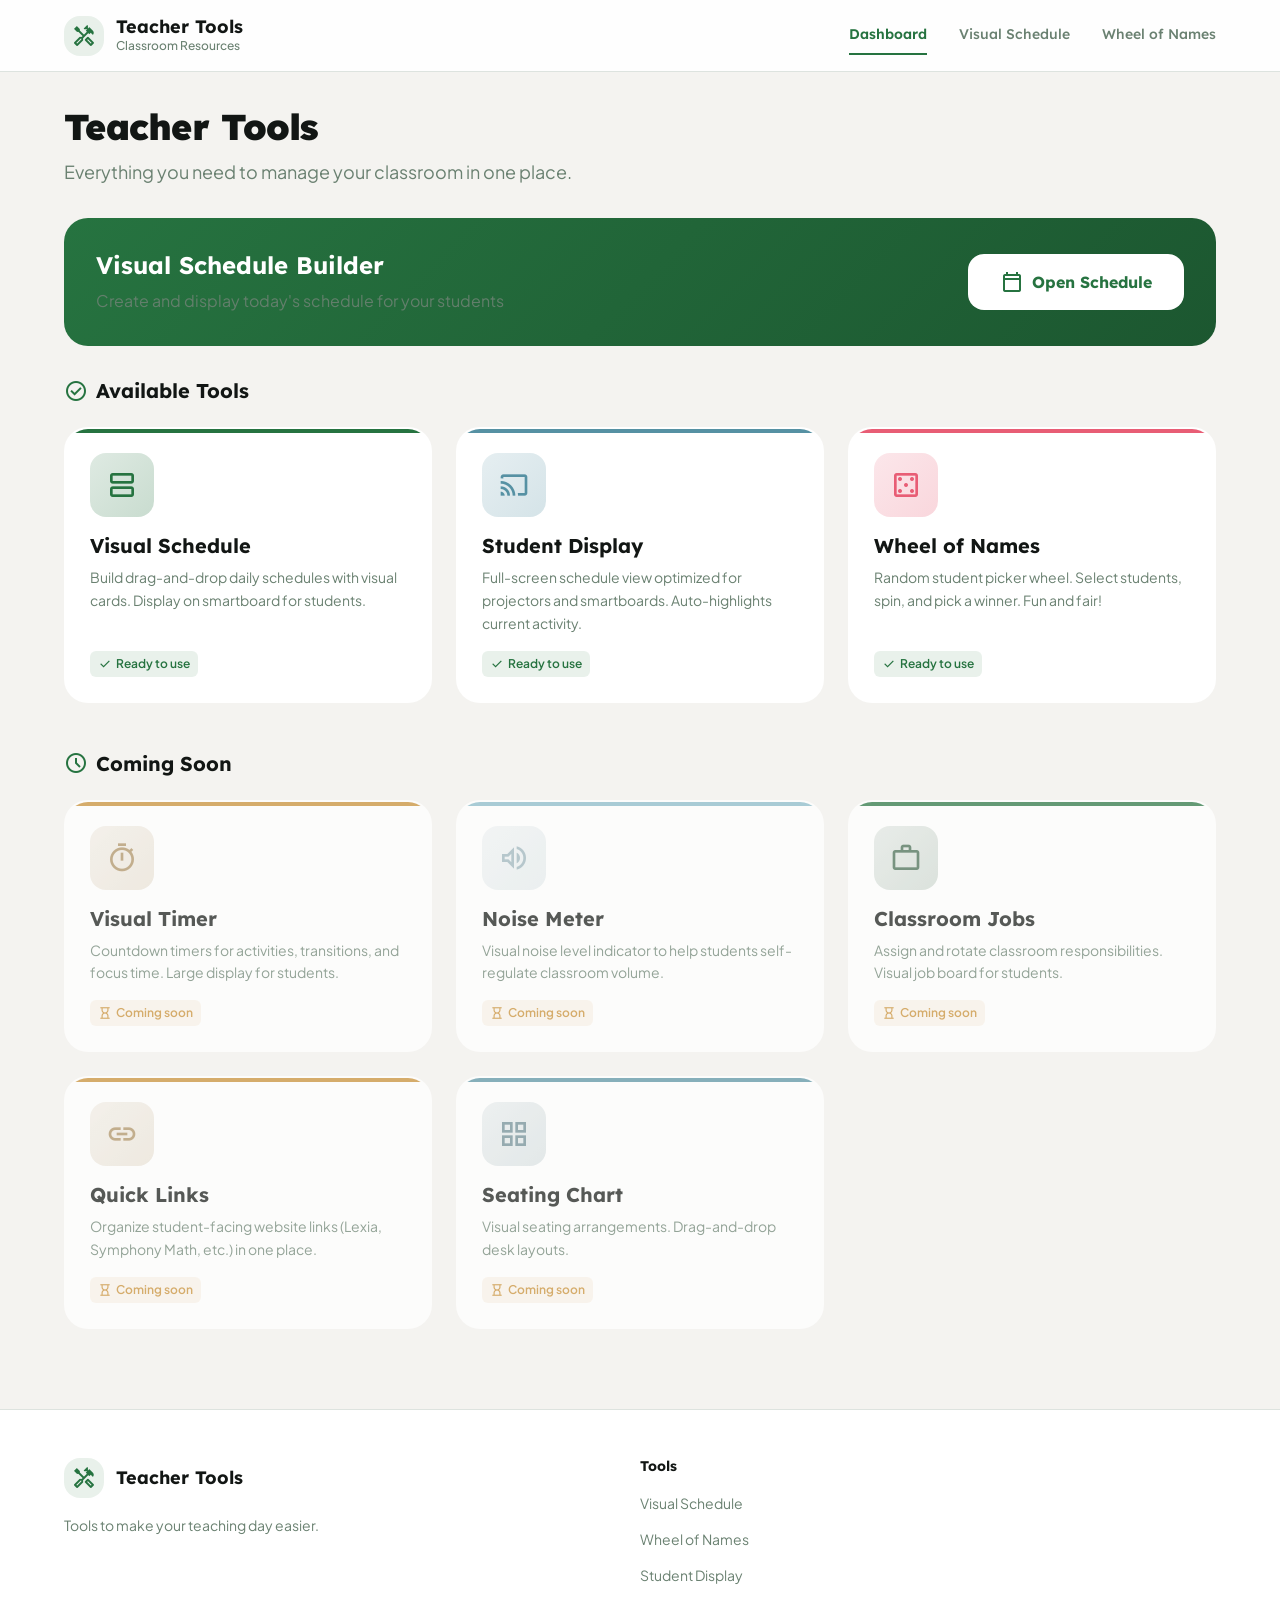
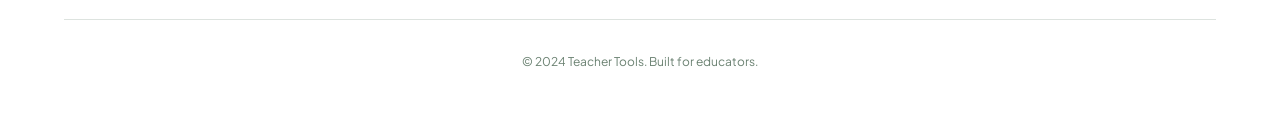
==== commit ff0506ea: "feat: add Wheel of Names random student picker - Create wheelofnames.html with spinner wheel interfa" ====
--- a/index.html
+++ b/index.html
@@ -224,7 +224,7 @@
             <nav class="main-nav" role="navigation" aria-label="Main navigation">
                 <a href="index.html" class="nav-link active">Dashboard</a>
                 <a href="visualschedule.html" class="nav-link">Visual Schedule</a>
-                <a href="resources.html" class="nav-link">Resources</a>
+                <a href="wheelofnames.html" class="nav-link">Wheel of Names</a>
             </nav>
 
             <button class="mobile-menu-btn" aria-label="Open menu" aria-expanded="false">
@@ -237,7 +237,7 @@
     <nav class="mobile-nav" role="navigation" aria-label="Mobile navigation">
         <a href="index.html" class="nav-link active">Dashboard</a>
         <a href="visualschedule.html" class="nav-link">Visual Schedule</a>
-        <a href="resources.html" class="nav-link">Resources</a>
+        <a href="wheelofnames.html" class="nav-link">Wheel of Names</a>
     </nav>
 
     <!-- Main Content -->
@@ -291,6 +291,18 @@
                             Ready to use
                         </span>
                     </a>
+
+                    <a href="wheelofnames.html" class="tool-card" style="--tool-color: #e85d75;">
+                        <div class="tool-icon">
+                            <span class="material-symbols-outlined">casino</span>
+                        </div>
+                        <h3>Wheel of Names</h3>
+                        <p>Random student picker wheel. Select students, spin, and pick a winner. Fun and fair!</p>
+                        <span class="tool-status ready">
+                            <span class="material-symbols-outlined" style="font-size: 14px;">check</span>
+                            Ready to use
+                        </span>
+                    </a>
                 </div>
             </section>
 
@@ -313,18 +325,6 @@
                         </span>
                     </div>
 
-                    <div class="tool-card coming-soon" style="--tool-color: #9A7D6F;">
-                        <div class="tool-icon">
-                            <span class="material-symbols-outlined">person_raised_hand</span>
-                        </div>
-                        <h3>Random Picker</h3>
-                        <p>Randomly select students for turns, groups, or activities. Fair and fun.</p>
-                        <span class="tool-status coming">
-                            <span class="material-symbols-outlined" style="font-size: 14px;">hourglass_empty</span>
-                            Coming soon
-                        </span>
-                    </div>
-
                     <div class="tool-card coming-soon" style="--tool-color: #87B9C9;">
                         <div class="tool-icon">
                             <span class="material-symbols-outlined">volume_up</span>
@@ -395,6 +395,7 @@
                     <h4>Tools</h4>
                     <ul class="footer-links">
                         <li><a href="visualschedule.html">Visual Schedule</a></li>
+                        <li><a href="wheelofnames.html">Wheel of Names</a></li>
                         <li><a href="display.html">Student Display</a></li>
                     </ul>
                 </div>
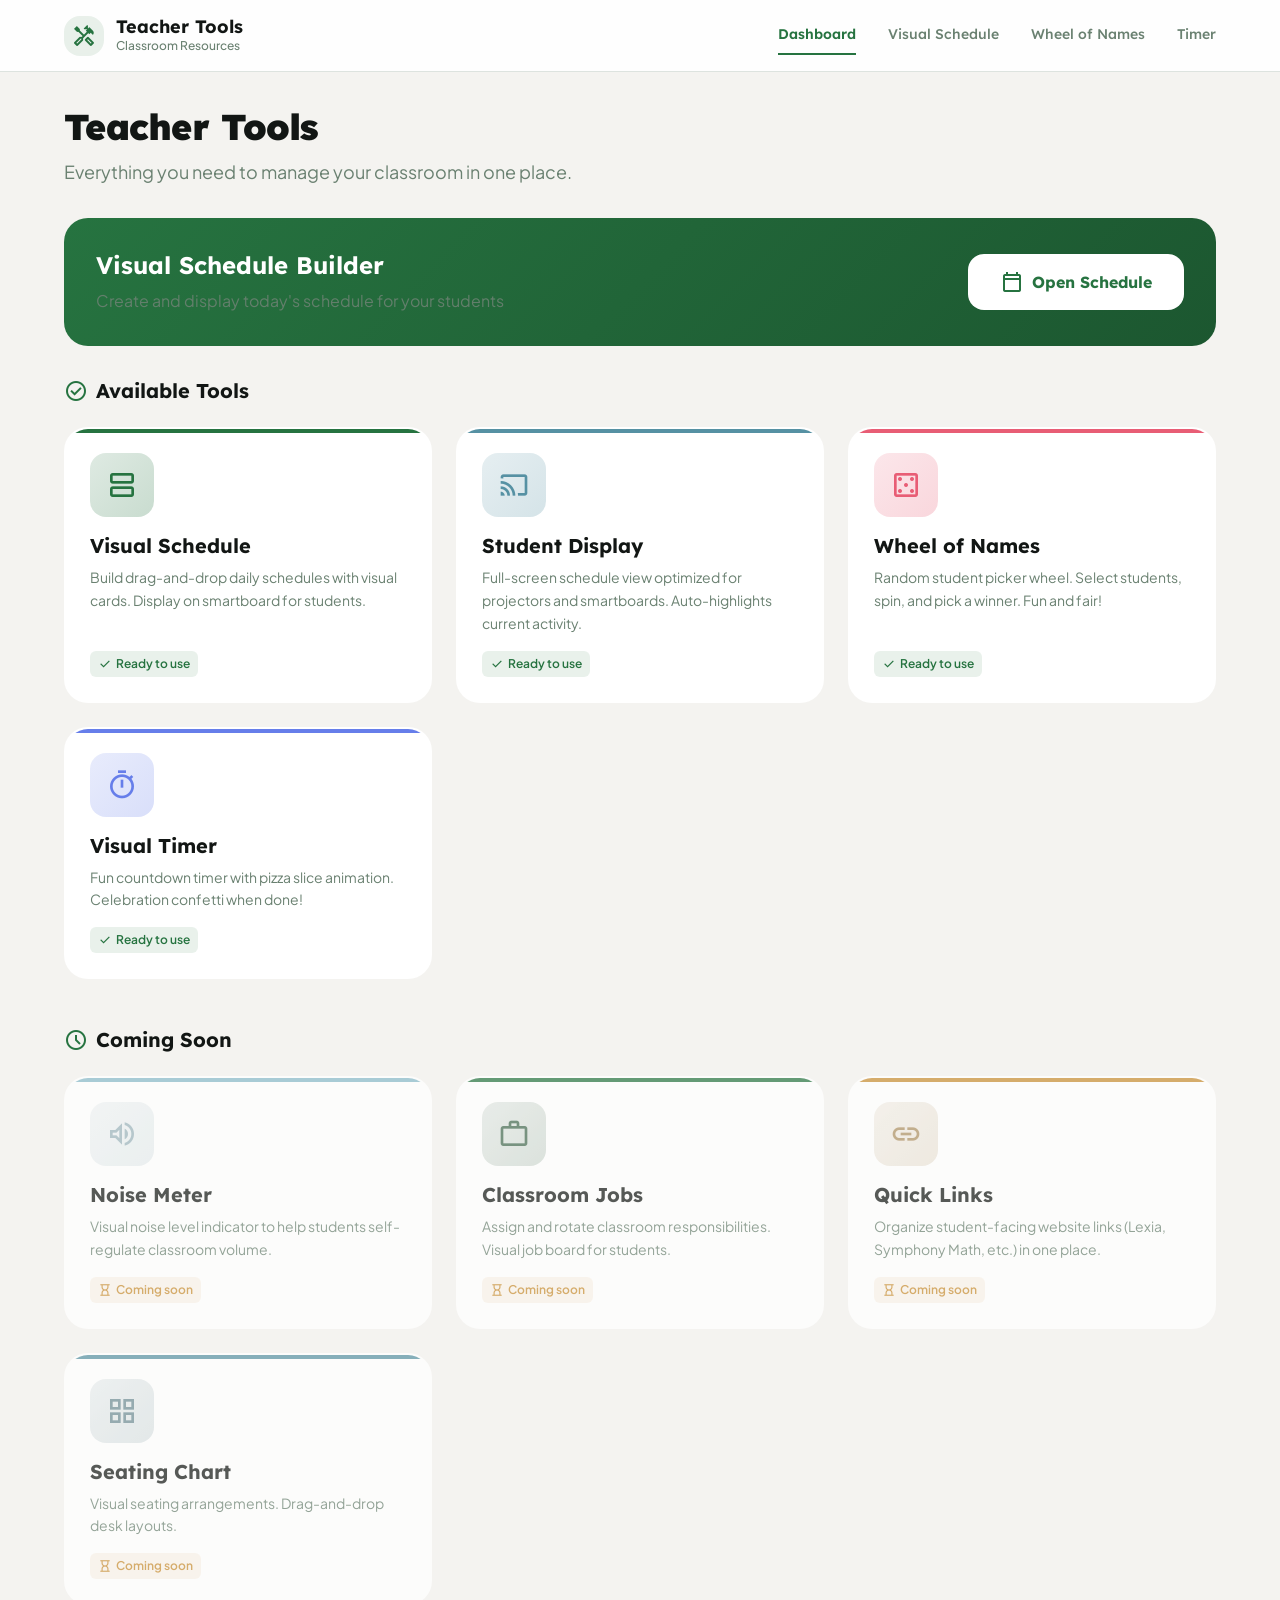
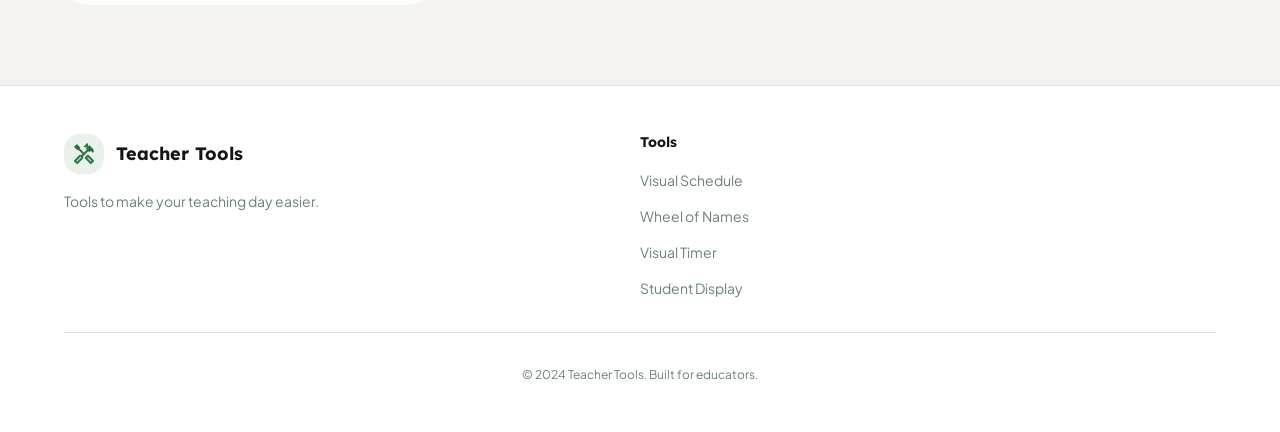
==== commit d9014c52: "feat: add Visual Timer with pizza slice countdown and celebration Features: - Pizza/pie slice segmen" ====
--- a/index.html
+++ b/index.html
@@ -225,6 +225,7 @@
                 <a href="index.html" class="nav-link active">Dashboard</a>
                 <a href="visualschedule.html" class="nav-link">Visual Schedule</a>
                 <a href="wheelofnames.html" class="nav-link">Wheel of Names</a>
+                <a href="timer.html" class="nav-link">Timer</a>
             </nav>
 
             <button class="mobile-menu-btn" aria-label="Open menu" aria-expanded="false">
@@ -238,6 +239,7 @@
         <a href="index.html" class="nav-link active">Dashboard</a>
         <a href="visualschedule.html" class="nav-link">Visual Schedule</a>
         <a href="wheelofnames.html" class="nav-link">Wheel of Names</a>
+        <a href="timer.html" class="nav-link">Timer</a>
     </nav>
 
     <!-- Main Content -->
@@ -303,6 +305,18 @@
                             Ready to use
                         </span>
                     </a>
+
+                    <a href="timer.html" class="tool-card" style="--tool-color: #667eea;">
+                        <div class="tool-icon">
+                            <span class="material-symbols-outlined">timer</span>
+                        </div>
+                        <h3>Visual Timer</h3>
+                        <p>Fun countdown timer with pizza slice animation. Celebration confetti when done!</p>
+                        <span class="tool-status ready">
+                            <span class="material-symbols-outlined" style="font-size: 14px;">check</span>
+                            Ready to use
+                        </span>
+                    </a>
                 </div>
             </section>
 
@@ -313,18 +327,6 @@
                     Coming Soon
                 </h2>
                 <div class="tools-grid">
-                    <div class="tool-card coming-soon" style="--tool-color: #c88d32;">
-                        <div class="tool-icon">
-                            <span class="material-symbols-outlined">timer</span>
-                        </div>
-                        <h3>Visual Timer</h3>
-                        <p>Countdown timers for activities, transitions, and focus time. Large display for students.</p>
-                        <span class="tool-status coming">
-                            <span class="material-symbols-outlined" style="font-size: 14px;">hourglass_empty</span>
-                            Coming soon
-                        </span>
-                    </div>
-
                     <div class="tool-card coming-soon" style="--tool-color: #87B9C9;">
                         <div class="tool-icon">
                             <span class="material-symbols-outlined">volume_up</span>
@@ -396,6 +398,7 @@
                     <ul class="footer-links">
                         <li><a href="visualschedule.html">Visual Schedule</a></li>
                         <li><a href="wheelofnames.html">Wheel of Names</a></li>
+                        <li><a href="timer.html">Visual Timer</a></li>
                         <li><a href="display.html">Student Display</a></li>
                     </ul>
                 </div>
